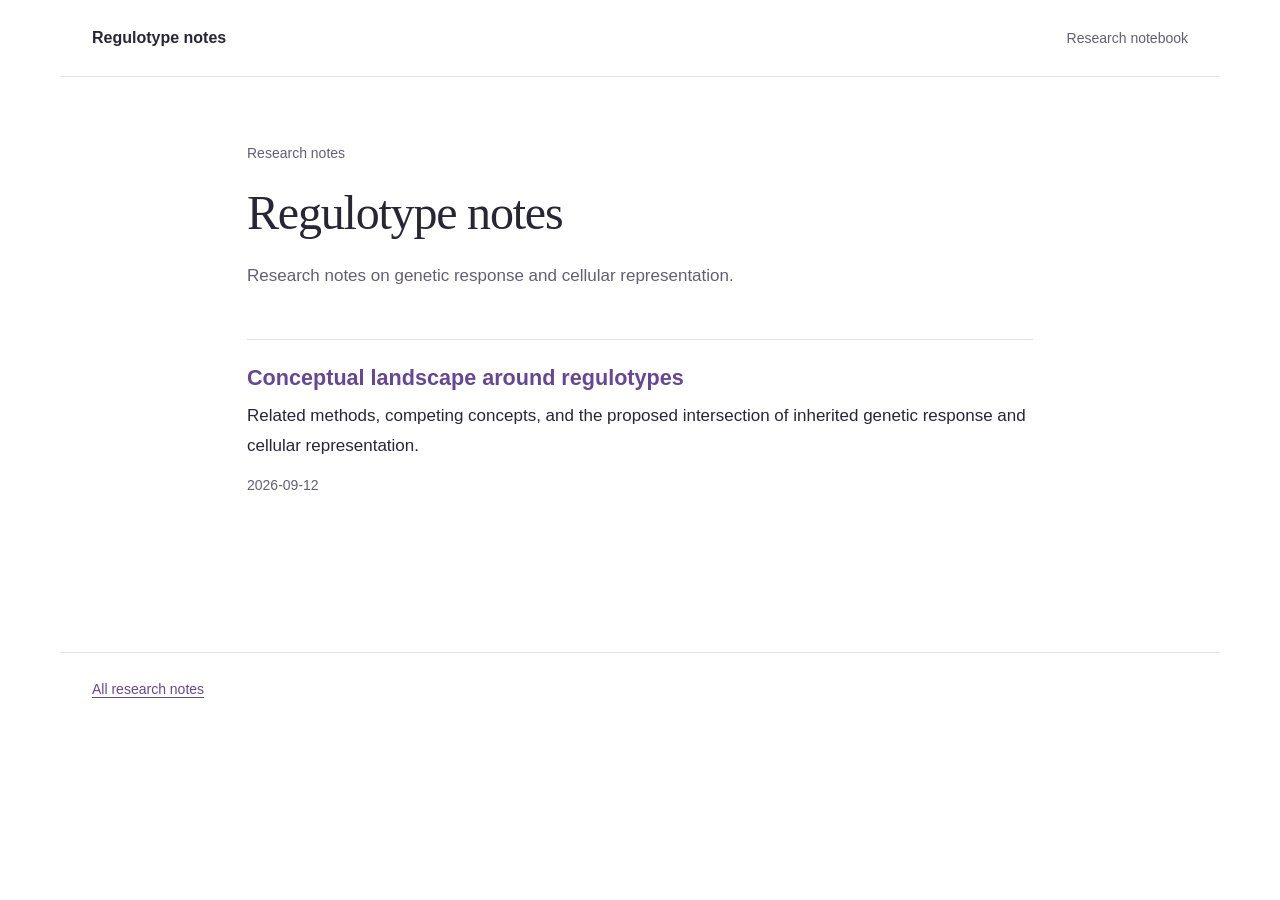
==== docs/index.html @ f1648ea7 "Track built site for GitHub Pages" ====
<!doctype html>
<html lang="en">
<head>
  <meta charset="utf-8">
  <meta name="viewport" content="width=device-width, initial-scale=1">
  <meta name="description" content="Research notes on genetic response and cellular representation.">
  <title>Regulotype notes</title>
  <link rel="icon" type="image/svg+xml" href="./images/favicon.svg">
  <link rel="stylesheet" href="./css/main.css">
  <link rel="stylesheet" href="./css/notes.css">
  <link rel="stylesheet" href="./css/widgets.css">
  <script src="./js/notes.js" defer></script>
  <script src="./js/widgets.js" defer></script>
</head>
<body>
  <a class="skip-link" href="#main">Skip to content</a>
  <header class="site-header">
    <a class="site-name" href="./index.html">Regulotype notes</a>
    <span class="site-kind">Research notebook</span>
  </header>
  <main id="main" class="index-page">
  <header class="index-header">
    <p class="eyebrow">Research notes</p>
    <h1>Regulotype notes</h1>
    <p class="lede">Research notes on genetic response and cellular representation.</p>
  </header>
  <ul class="note-list"><li class="note-entry"><h2><a href="notes/2026-09-12-conceptual-landscape.html">Conceptual landscape around regulotypes</a></h2><p>Related methods, competing concepts, and the proposed intersection of inherited genetic response and cellular representation.</p><time datetime="2026-09-12">2026-09-12</time></li></ul>
</main>

  <footer class="site-footer"><a href="./index.html">All research notes</a></footer>
</body>
</html>
---- docs/css/main.css ----
:root {
  color-scheme: light;
  --ink: #292633;
  --muted: #645f70;
  --accent: #654795;
  --rule: #e5e0ec;
  --body-font: -apple-system, BlinkMacSystemFont, "Segoe UI", Roboto, Arial, sans-serif;
}
* { box-sizing: border-box; }
html { scroll-padding-top: 1.5rem; }
body { margin: 0; background: #fff; color: var(--ink); font-family: var(--body-font); font-size: 1.0625rem; line-height: 1.75; }
a { color: var(--accent); text-underline-offset: .2em; text-decoration-thickness: 1px; }
a:hover { color: #34224f; }
:focus-visible { outline: 2px solid var(--accent); outline-offset: 5px; }
.site-header, .site-footer { max-width: 1160px; margin: 0 auto; padding: 1.5rem 2rem; }
.site-header { display: flex; align-items: baseline; justify-content: space-between; gap: 1rem; border-bottom: 1px solid var(--rule); }
.site-name { font-size: 1rem; font-weight: 650; color: var(--ink); text-decoration: none; }
.site-kind { font-size: .875rem; color: var(--muted); }
.site-footer { margin-top: 5rem; border-top: 1px solid var(--rule); font-size: .875rem; }
.skip-link { position: absolute; left: 1rem; top: -100px; padding: .5rem 1rem; background: #fff; z-index: 10; }
.skip-link:focus { top: .5rem; }
h1, h2, h3 { line-height: 1.3; font-weight: 600; }
h1 { font-family: Georgia, "Times New Roman", serif; font-weight: 400; font-size: clamp(2rem, 4.6vw, 3rem); letter-spacing: -.025em; }
h2 { font-size: 1.5rem; }
h3 { font-size: 1.125rem; }
.eyebrow { font-size: .875rem; color: var(--muted); margin: 0 0 1rem; }
.index-page { max-width: 850px; margin: 4rem auto 8rem; padding: 0 2rem; }
.index-header h1 { margin: 0 0 1rem; }
.lede { color: var(--muted); max-width: 42rem; }
.note-list { padding: 0; list-style: none; margin-top: 3rem; }
.note-entry { border-top: 1px solid var(--rule); padding: 1.5rem 0; }
.note-entry h2 { margin: 0 0 .6rem; font-size: 1.35rem; }
.note-entry h2 a { text-decoration: none; }
.note-entry h2 a:hover { text-decoration: underline; }
.note-entry p { margin: 0 0 .6rem; }
.note-entry time { font-size: .875rem; color: var(--muted); }
@media (max-width: 650px) {
  .site-header, .site-footer { padding: 1rem 1.25rem; }
  .site-kind { display: none; }
  .index-page { margin-top: 2.5rem; padding: 0 1.25rem; }
}
@media print {
  .site-header, .site-footer, .skip-link { display: none; }
  body { font-size: 10pt; }
  a { color: inherit; }
}
---- docs/css/notes.css ----
.note-page { max-width: 1160px; margin: 3.5rem auto 0; padding: 0 2rem; }
.note-header, .note-contents { max-width: 760px; margin-right: auto; margin-left: auto; }
.note-header h1 { margin: 0 0 2rem; }
.note-contents { padding: 1.25rem 0; margin-bottom: 3rem; border-top: 1px solid var(--rule); border-bottom: 1px solid var(--rule); }
.note-contents h2 { margin: 0 0 .65rem; font-size: .875rem; color: var(--muted); font-weight: 600; }
.toc ul { margin: 0; padding-left: 1.15rem; columns: 2; column-gap: 2rem; font-size: .9375rem; }
.toc li { break-inside: avoid; padding: .12rem 0; }
.toc a { text-decoration: none; }
.toc a:hover { text-decoration: underline; }
.article > :is(p, h2, h3, h4, ul, ol, blockquote, pre) { max-width: 760px; margin-left: auto; margin-right: auto; }
.article > h2 { margin-top: 3.25rem; margin-bottom: 1.15rem; }
.article > h3 { margin-top: 2rem; margin-bottom: .9rem; }
.article > h2:first-child { margin-top: 0; }
.article p { margin-top: 0; margin-bottom: 1.3rem; }
.article blockquote { border-left: 3px solid var(--rule); padding-left: 1.2rem; }
.article pre { overflow-x: auto; padding: 1rem; background: #f7f6f9; font-size: .9rem; }
.article code { font-size: .9em; }
.article img { max-width: 100%; height: auto; }
.table-scroll { width: 100%; overflow-x: auto; margin: 1.5rem 0 2.5rem; border: 1px solid var(--rule); border-radius: 4px; }
.table-scroll[data-overflow="true"]::before { content: "Scroll horizontally to read all columns"; display: block; padding: .5rem .8rem; font-size: .875rem; color: var(--muted); }
table { border-collapse: collapse; width: 100%; min-width: 1050px; table-layout: fixed; font-size: .875rem; line-height: 1.65; }
th, td { text-align: left; vertical-align: top; padding: 1rem .85rem; border-bottom: 1px solid var(--rule); overflow-wrap: anywhere; }
thead th { background: #f4f1f8; color: #49365e; font-size: .875rem; font-weight: 600; }
thead th:first-child { width: 13%; }
thead th:nth-child(2) { width: 22%; }
thead th:last-child { width: 26%; }
tbody th { font-weight: 600; }
tbody tr:last-child > * { border-bottom: 0; }
tbody tr:nth-child(even) { background: #fcfbfd; }
math { font-family: "STIX Two Math", "Cambria Math", math; font-size: 1em; }
td math { max-width: 100%; display: inline-block; overflow-x: auto; vertical-align: middle; padding-bottom: .2em; }
.research-figure { margin: 1.5rem auto 2rem; max-width: 960px; }
.research-figure figcaption { font-family: var(--body-font); font-size: .9375rem; line-height: 1.7; color: var(--muted); padding: .85rem .2rem 0; }
.research-figure figcaption strong { color: var(--accent); }
.article [id^="ref-"] { font-size: .9375rem; overflow-wrap: anywhere; }
.article [id^="ref-"]:target { background: #f4f1f8; outline: .5rem solid #f4f1f8; }
@media (max-width: 650px) {
  .note-page { margin-top: 2rem; padding: 0 1.25rem; }
  .toc ul { columns: 1; }
  .note-contents { margin-bottom: 2rem; }
}
@media print {
  .note-page { max-width: none; margin: 0; padding: 0; }
  .note-contents { display: none; }
  .table-scroll { overflow: visible; }
  .table-scroll::before { display: none !important; }
  table { min-width: 0; font-size: 7pt; }
  th, td { padding: .4rem; }
  tr, .research-figure { break-inside: avoid; }
  td math { overflow: visible; }
}
---- docs/css/widgets.css ----
/* Figure 7 palette, lettering, and animation primitives from the supplied preview. */
@font-face {
  font-family:'Excalifont'; src:url('../fonts/Excalifont-Regular.woff2') format('woff2');
  font-weight:400; font-style:normal; font-display:swap;
}
:root {
  --n-teacher:#2F7C87; --n-student:#6E4FA2; --n-data:#A8811A;
  --n-kept:#5C8A55; --n-loss:#B0537F; --n-pruned:#A8613C;
  --n-dim:#6A6076; --n-edge:#DCD3EC; --n-panel:#FCFBFE;
  --n-panel-2:#F6F3FB; --n-ink:#2B2536;
}
.article .nfig, .article .nfig text { font-family:'Excalifont','Chalkboard SE','Comic Sans MS',cursive; }
.article .nfig { position:relative; margin:0; padding:28px 16px 6px; border:1px solid var(--n-edge); border-radius:14px; background:var(--n-panel); }
.figure-scroll { overflow-x:auto; }
.figure-scroll > svg { display:block; width:100%; min-width:720px; height:auto; }
.article .replay {
  position:absolute; top:8px; right:10px; z-index:2; display:none;
  align-items:center; gap:5px; padding:5px 10px; min-height:32px;
  font-family:var(--body-font); font-size:14px;
  color:var(--n-dim); background:var(--n-panel-2);
  border:1px solid var(--n-edge); border-radius:999px; cursor:pointer;
}
.article .nfig.is-animated .replay { display:inline-flex; }
.article .replay:hover { color:var(--n-student); border-color:var(--n-student); }
.article .replay:focus-visible { outline:2px solid var(--n-student); outline-offset:3px; }
.article .replay svg { width:11px; height:11px; fill:none; stroke:currentColor; stroke-width:2; stroke-linecap:round; }
.article .nfig .lbl { fill:var(--n-ink); font-size:15px; }
.article .nfig .lbl.sm { font-size:14px; fill:var(--n-dim); }
.article .nfig .lbl.bg { font-size:18px; }
.article .nfig .mid { text-anchor:middle; }
.article .nfig .end { text-anchor:end; }
/* With no JavaScript, the complete drawing remains visible. */
.article .nfig.is-animated .a-draw { stroke-dasharray:var(--len,400); stroke-dashoffset:var(--len,400); animation:w-draw var(--dur,0.9s) ease forwards var(--d,0s); }
.article .nfig.is-animated .a-rise { opacity:0; animation:w-rise var(--dur,0.55s) ease forwards var(--d,0s); }
.article .nfig.is-animated .a-pop { opacity:0; transform:scale(0.6); transform-box:fill-box; transform-origin:center; animation:w-pop var(--dur,0.5s) cubic-bezier(0.2,1.5,0.4,1) forwards var(--d,0s); }
.article .nfig [class*='a-'] { animation-play-state:paused !important; }
.article .nfig.is-playing [class*='a-'] { animation-play-state:running !important; }
@keyframes w-draw { to { stroke-dashoffset:0; } }
@keyframes w-rise { from { opacity:0; transform:translateY(10px); } to { opacity:1; transform:translateY(0); } }
@keyframes w-pop { to { opacity:1; transform:scale(1); } }
@media (prefers-reduced-motion:reduce) {
  .article .nfig [class*='a-'] { animation:none !important; opacity:1 !important; transform:none !important; stroke-dashoffset:0 !important; }
}
@media (max-width:600px) {
  .article .nfig { padding:36px 8px 6px; }
  .figure-scroll::before { content:'Scroll horizontally to explore the figure'; display:block; font-family:var(--body-font); font-size:14px; color:var(--n-dim); padding:4px 0 8px; }
}
@media print {
  .article .nfig .replay, .figure-scroll::before { display:none !important; }
  .figure-scroll { overflow:visible; }
  .figure-scroll > svg { min-width:0; }
  .article .nfig [class*='a-'] { animation:none !important; opacity:1 !important; transform:none !important; stroke-dashoffset:0 !important; }
}
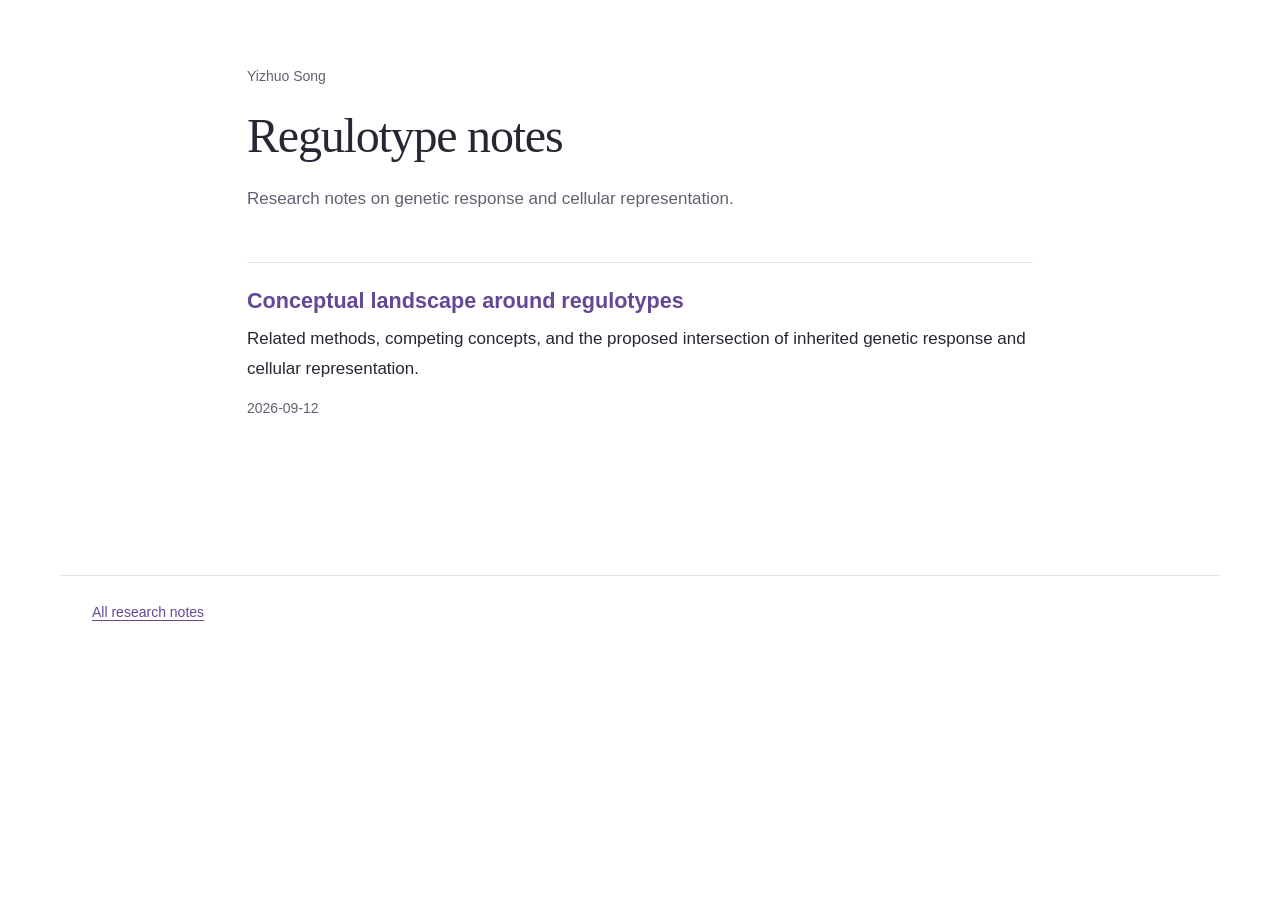
==== commit 51c9443a: "Remove site header" ====
--- a/docs/index.html
+++ b/docs/index.html
@@ -14,13 +14,9 @@
 </head>
 <body>
   <a class="skip-link" href="#main">Skip to content</a>
-  <header class="site-header">
-    <a class="site-name" href="./index.html">Regulotype notes</a>
-    <span class="site-kind">Research notebook</span>
-  </header>
   <main id="main" class="index-page">
   <header class="index-header">
-    <p class="eyebrow">Research notes</p>
+    <p class="eyebrow">Yizhuo Song</p>
     <h1>Regulotype notes</h1>
     <p class="lede">Research notes on genetic response and cellular representation.</p>
   </header>
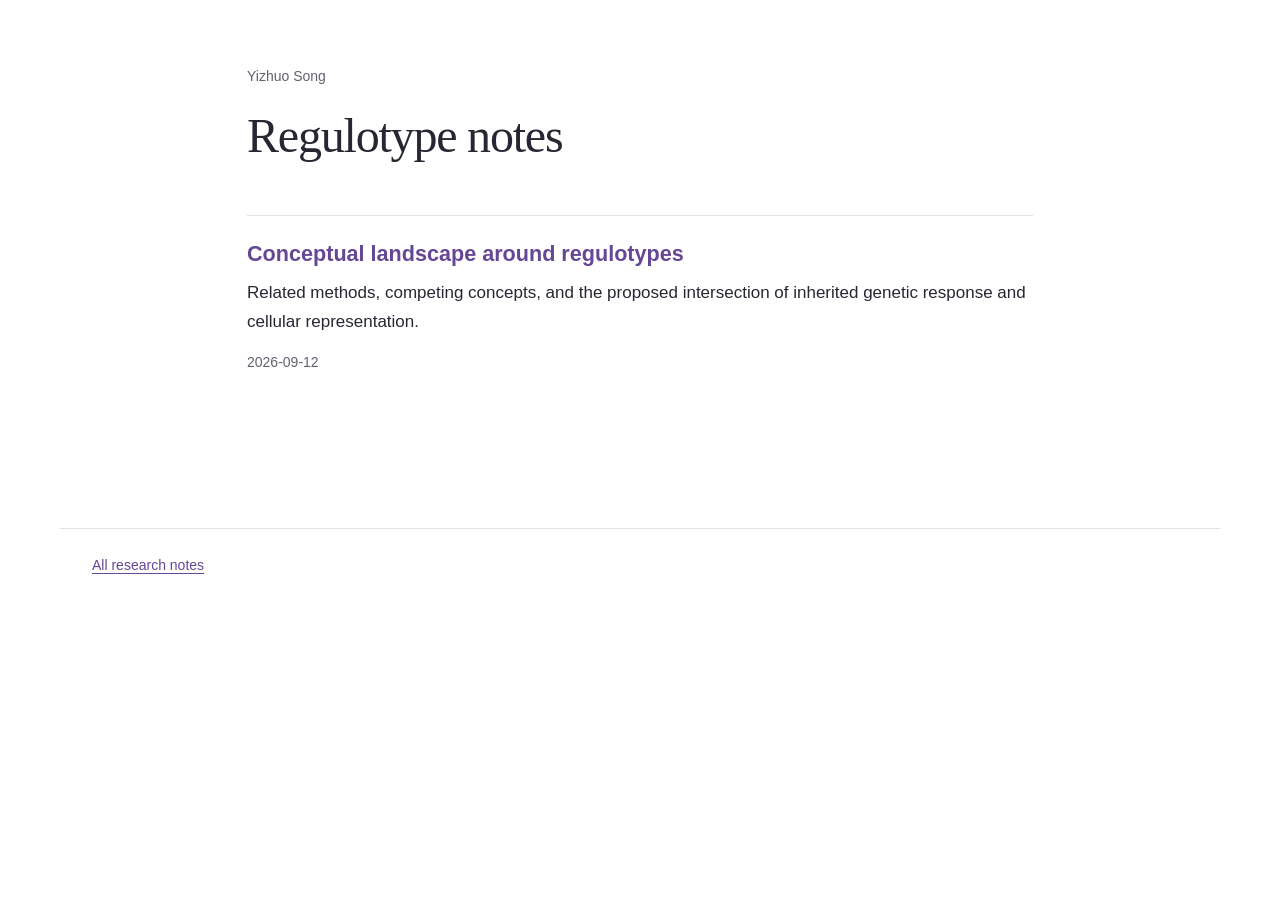
==== commit 30cd4517: "Remove homepage description" ====
--- a/docs/index.html
+++ b/docs/index.html
@@ -18,7 +18,6 @@
   <header class="index-header">
     <p class="eyebrow">Yizhuo Song</p>
     <h1>Regulotype notes</h1>
-    <p class="lede">Research notes on genetic response and cellular representation.</p>
   </header>
   <ul class="note-list"><li class="note-entry"><h2><a href="notes/2026-09-12-conceptual-landscape.html">Conceptual landscape around regulotypes</a></h2><p>Related methods, competing concepts, and the proposed intersection of inherited genetic response and cellular representation.</p><time datetime="2026-09-12">2026-09-12</time></li></ul>
 </main>
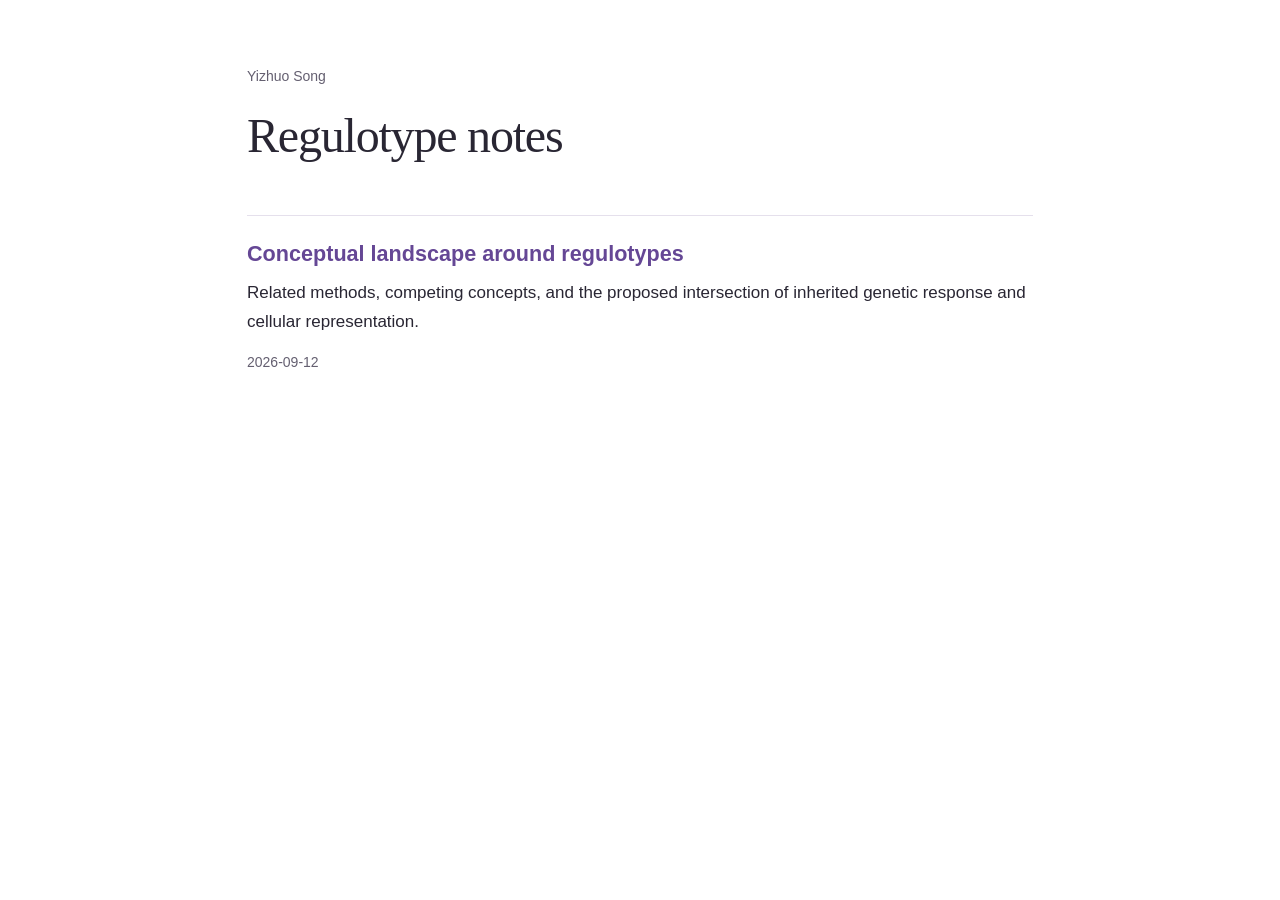
==== commit b760a770: "Update site" ====
--- a/docs/index.html
+++ b/docs/index.html
@@ -22,6 +22,5 @@
   <ul class="note-list"><li class="note-entry"><h2><a href="notes/2026-09-12-conceptual-landscape.html">Conceptual landscape around regulotypes</a></h2><p>Related methods, competing concepts, and the proposed intersection of inherited genetic response and cellular representation.</p><time datetime="2026-09-12">2026-09-12</time></li></ul>
 </main>
 
-  <footer class="site-footer"><a href="./index.html">All research notes</a></footer>
 </body>
 </html>
